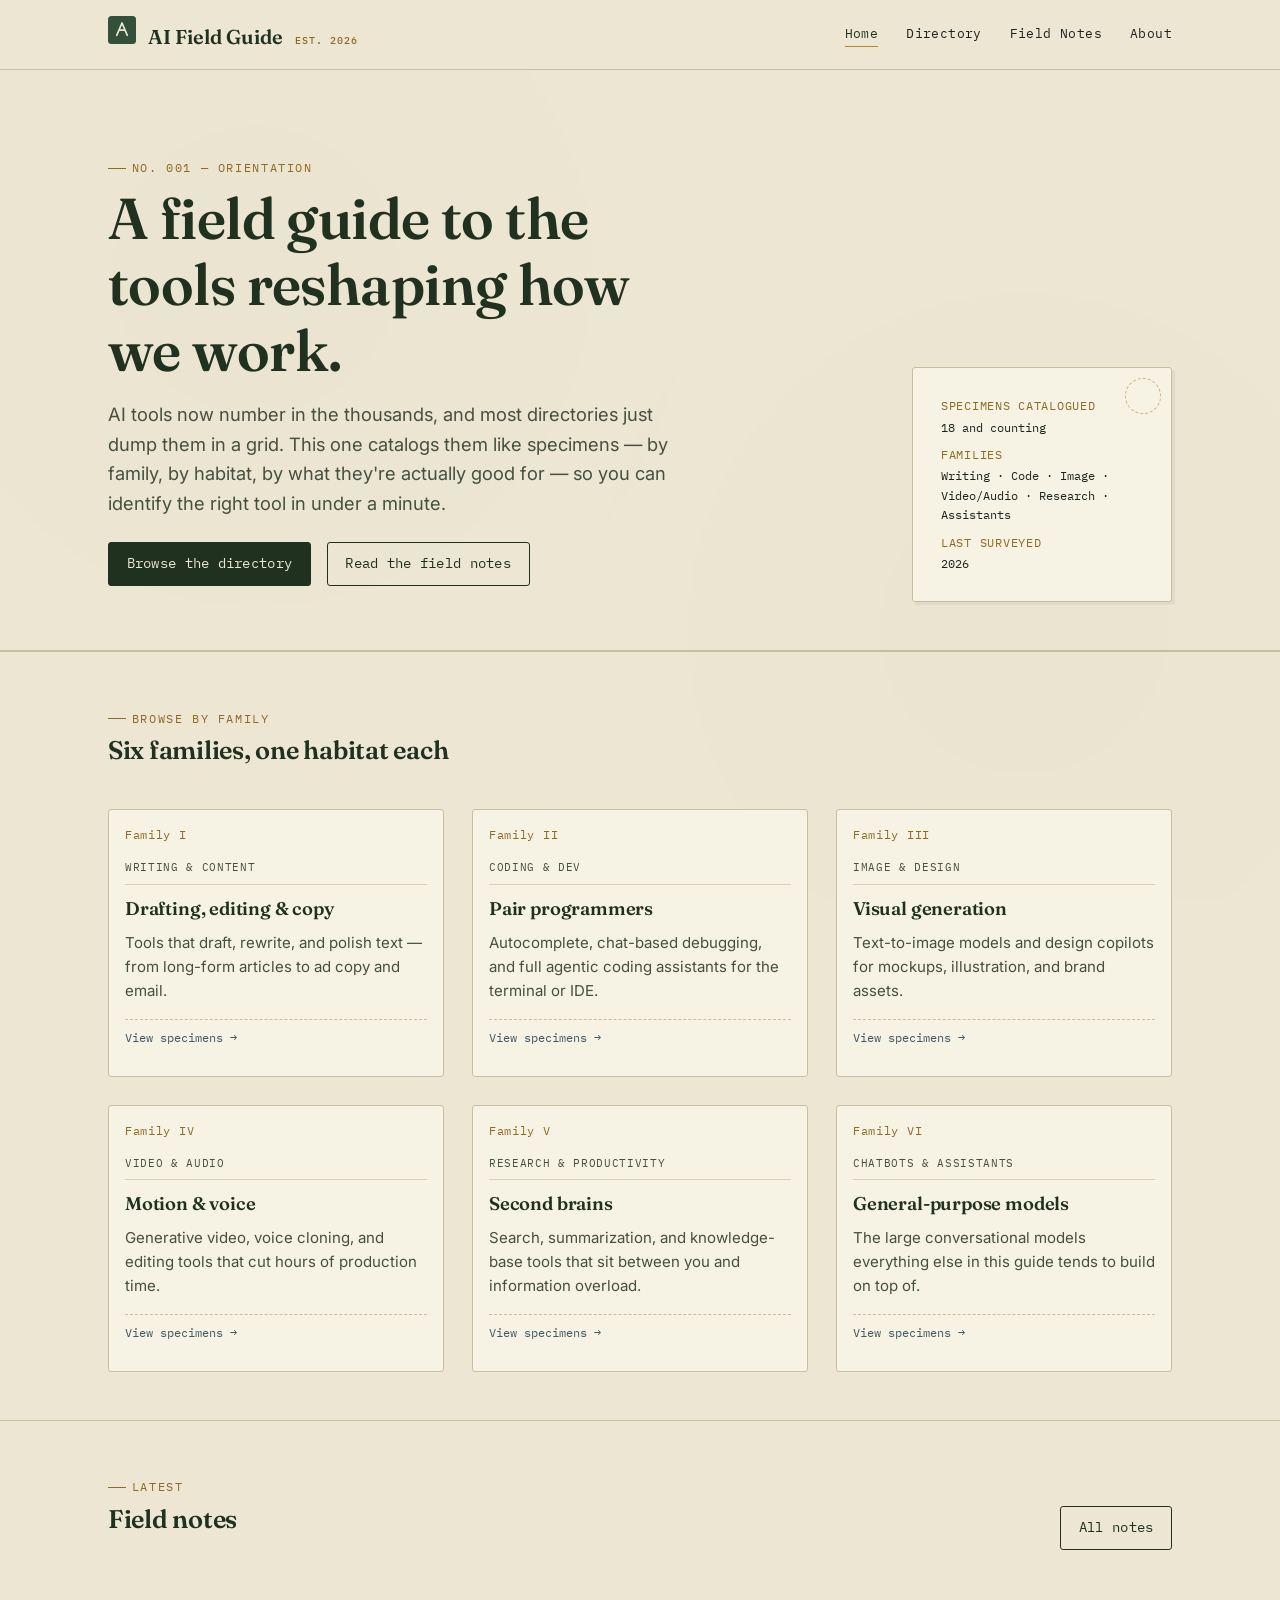
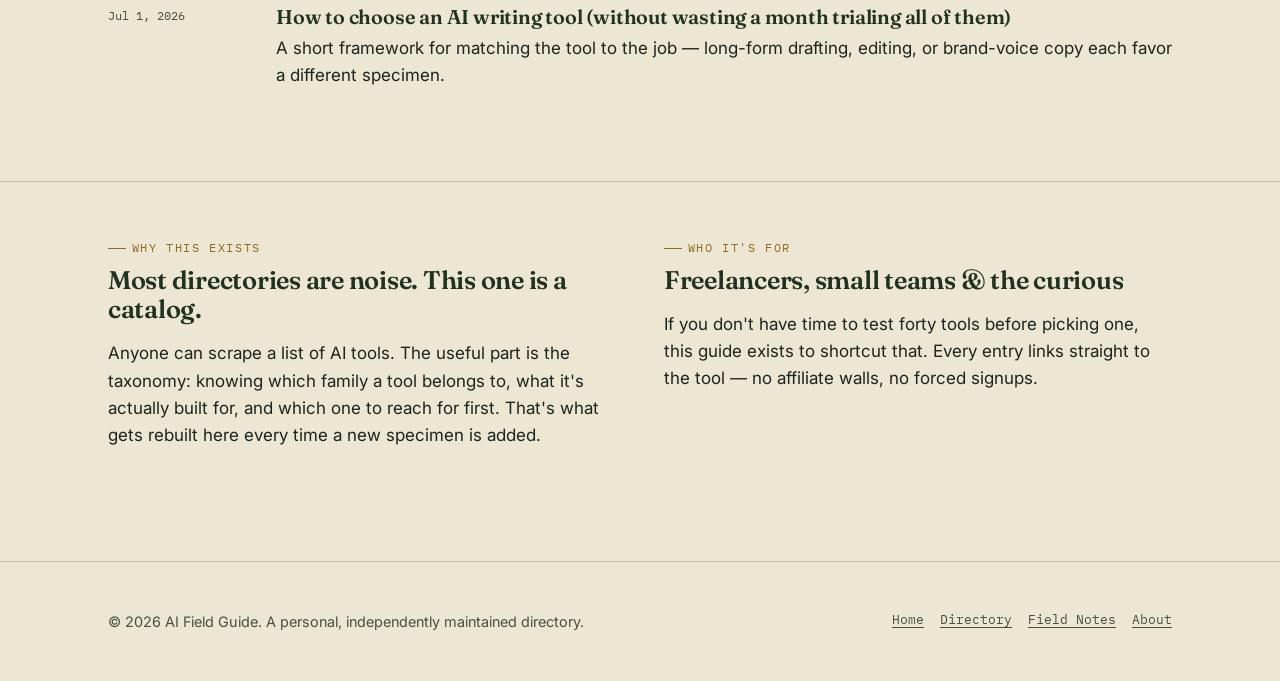
==== index.html @ 1db33ecd "Add files via upload" ====
<!DOCTYPE html>
<html lang="en">
<head>
<meta charset="UTF-8">
<meta name="viewport" content="width=device-width, initial-scale=1.0">
<title>AI Field Guide — A Curated Directory of AI Tools by Category</title>
<meta name="description" content="A hand-curated field guide to AI tools for writing, coding, design, video, audio, and research — organized by category so you can find the right tool fast.">
<link rel="canonical" href="https://YOUR-USERNAME.github.io/ai-field-guide/">

<!-- Open Graph -->
<meta property="og:type" content="website">
<meta property="og:title" content="AI Field Guide — A Curated Directory of AI Tools">
<meta property="og:description" content="Find the right AI tool fast. A hand-curated, category-organized directory covering writing, coding, design, video, audio, and research tools.">
<meta property="og:url" content="https://YOUR-USERNAME.github.io/ai-field-guide/">
<meta property="og:site_name" content="AI Field Guide">
<meta name="twitter:card" content="summary">

<link rel="icon" href="data:image/svg+xml,%3Csvg xmlns='http://www.w3.org/2000/svg' viewBox='0 0 32 32'%3E%3Crect width='32' height='32' rx='4' fill='%2333503B'/%3E%3Cpath d='M10 22 L16 8 L22 22 M12.5 16 H19.5' stroke='%23ECE6D3' stroke-width='2' fill='none' stroke-linecap='round' stroke-linejoin='round'/%3E%3C/svg%3E">

<link rel="preconnect" href="https://fonts.googleapis.com">
<link rel="preconnect" href="https://fonts.gstatic.com" crossorigin>
<link href="https://fonts.googleapis.com/css2?family=Fraunces:opsz,wght@9..144,500;9..144,600&family=Inter:wght@400;500;600&family=IBM+Plex+Mono:wght@400;500&display=swap" rel="stylesheet">
<link rel="stylesheet" href="assets/style.css">

<script type="application/ld+json">
{
  "@context": "https://schema.org",
  "@type": "WebSite",
  "name": "AI Field Guide",
  "url": "https://YOUR-USERNAME.github.io/ai-field-guide/",
  "description": "A curated directory of AI tools organized by category: writing, coding, design, video, audio, and research."
}
</script>
</head>
<body>

<header class="site-header">
  <div class="wrap">
    <a href="index.html" class="brand">
      <svg class="brand-mark" viewBox="0 0 32 32"><rect width="32" height="32" rx="4" fill="#33503B"/><path d="M10 22 L16 8 L22 22 M12.5 16 H19.5" stroke="#ECE6D3" stroke-width="2" fill="none" stroke-linecap="round" stroke-linejoin="round"/></svg>
      AI Field Guide <small>Est. 2026</small>
    </a>
    <button class="nav-toggle" aria-expanded="false" aria-controls="primary-nav" id="navToggle">Menu</button>
    <nav class="primary-nav" id="primary-nav" aria-current="page">
      <a href="index.html" aria-current="page">Home</a>
      <a href="tools.html">Directory</a>
      <a href="blog/index.html">Field Notes</a>
      <a href="about.html">About</a>
    </nav>
  </div>
</header>

<main>
  <section class="hero">
    <div class="wrap hero-grid">
      <div>
        <p class="eyebrow">No. 001 — Orientation</p>
        <h1>A field guide to the tools reshaping how we work.</h1>
        <p class="lede">AI tools now number in the thousands, and most directories just dump them in a grid. This one catalogs them like specimens — by family, by habitat, by what they're actually good for — so you can identify the right tool in under a minute.</p>
        <p style="margin-top: 1.5rem; display:flex; gap:1rem; flex-wrap:wrap;">
          <a href="tools.html" class="btn">Browse the directory</a>
          <a href="blog/index.html" class="btn ghost">Read the field notes</a>
        </p>
      </div>
      <div class="index-card" aria-hidden="true">
        <dl>
          <dt>Specimens catalogued</dt>
          <dd>18 and counting</dd>
          <dt>Families</dt>
          <dd>Writing · Code · Image · Video/Audio · Research · Assistants</dd>
          <dt>Last surveyed</dt>
          <dd>2026</dd>
        </dl>
      </div>
    </div>
  </section>

  <section>
    <div class="wrap">
      <div class="section-head">
        <div>
          <p class="eyebrow">Browse by family</p>
          <h2>Six families, one habitat each</h2>
        </div>
      </div>
      <div class="specimen-grid">
        <div class="specimen">
          <p class="no">Family I</p>
          <p class="family">Writing &amp; content</p>
          <h3>Drafting, editing &amp; copy</h3>
          <p>Tools that draft, rewrite, and polish text — from long-form articles to ad copy and email.</p>
          <a href="tools.html#writing" class="visit">View specimens</a>
        </div>
        <div class="specimen">
          <p class="no">Family II</p>
          <p class="family">Coding &amp; dev</p>
          <h3>Pair programmers</h3>
          <p>Autocomplete, chat-based debugging, and full agentic coding assistants for the terminal or IDE.</p>
          <a href="tools.html#coding" class="visit">View specimens</a>
        </div>
        <div class="specimen">
          <p class="no">Family III</p>
          <p class="family">Image &amp; design</p>
          <h3>Visual generation</h3>
          <p>Text-to-image models and design copilots for mockups, illustration, and brand assets.</p>
          <a href="tools.html#image" class="visit">View specimens</a>
        </div>
        <div class="specimen">
          <p class="no">Family IV</p>
          <p class="family">Video &amp; audio</p>
          <h3>Motion &amp; voice</h3>
          <p>Generative video, voice cloning, and editing tools that cut hours of production time.</p>
          <a href="tools.html#video" class="visit">View specimens</a>
        </div>
        <div class="specimen">
          <p class="no">Family V</p>
          <p class="family">Research &amp; productivity</p>
          <h3>Second brains</h3>
          <p>Search, summarization, and knowledge-base tools that sit between you and information overload.</p>
          <a href="tools.html#research" class="visit">View specimens</a>
        </div>
        <div class="specimen">
          <p class="no">Family VI</p>
          <p class="family">Chatbots &amp; assistants</p>
          <h3>General-purpose models</h3>
          <p>The large conversational models everything else in this guide tends to build on top of.</p>
          <a href="tools.html#assistants" class="visit">View specimens</a>
        </div>
      </div>
    </div>
  </section>

  <section>
    <div class="wrap">
      <div class="section-head">
        <div>
          <p class="eyebrow">Latest</p>
          <h2>Field notes</h2>
        </div>
        <a href="blog/index.html" class="btn ghost">All notes</a>
      </div>
      <div class="notes-list">
        <a class="note-row" href="blog/how-to-choose-an-ai-writing-tool.html">
          <time datetime="2026-07-01">Jul 1, 2026</time>
          <div>
            <h3>How to choose an AI writing tool (without wasting a month trialing all of them)</h3>
            <p>A short framework for matching the tool to the job — long-form drafting, editing, or brand-voice copy each favor a different specimen.</p>
          </div>
        </a>
      </div>
    </div>
  </section>

  <section>
    <div class="wrap two-col">
      <div>
        <p class="eyebrow">Why this exists</p>
        <h2>Most directories are noise. This one is a catalog.</h2>
        <p>Anyone can scrape a list of AI tools. The useful part is the taxonomy: knowing which family a tool belongs to, what it's actually built for, and which one to reach for first. That's what gets rebuilt here every time a new specimen is added.</p>
      </div>
      <div>
        <p class="eyebrow">Who it's for</p>
        <h2>Freelancers, small teams &amp; the curious</h2>
        <p>If you don't have time to test forty tools before picking one, this guide exists to shortcut that. Every entry links straight to the tool — no affiliate walls, no forced signups.</p>
      </div>
    </div>
  </section>
</main>

<footer class="site-footer">
  <div class="wrap footer-grid">
    <div>© 2026 AI Field Guide. A personal, independently maintained directory.</div>
    <nav>
      <a href="index.html">Home</a>
      <a href="tools.html">Directory</a>
      <a href="blog/index.html">Field Notes</a>
      <a href="about.html">About</a>
    </nav>
  </div>
</footer>

<script src="assets/script.js"></script>
</body>
</html>
---- assets/style.css ----
/* ===================================================================
   AI FIELD GUIDE — design system
   A catalog/specimen aesthetic: warm paper ground, forest ink,
   ochre stamps, hairline rules. Built like a naturalist's index,
   not a SaaS landing page.
=================================================================== */

:root {
  /* --- palette --- */
  --paper:      #ECE6D3;   /* warm khaki-paper ground */
  --paper-card: #F6F2E4;   /* lighter card stock */
  --ink:        #1B241D;   /* near-black forest ink, body text */
  --ink-soft:   #46503F;   /* secondary text */
  --forest:     #33503B;   /* deep green — primary accent, headers */
  --forest-dark:#20321F;
  --ochre:      #B8862E;   /* mustard stamp accent */
  --ochre-dark: #8F6A22;
  --slate:      #3E5866;   /* tertiary accent — links */
  --rule:       #C9BE9D;   /* hairline rule / borders */
  --rule-soft:  #DAD2B6;

  /* --- type --- */
  --display: "Fraunces", "Iowan Old Style", Georgia, serif;
  --body:    "Inter", "Helvetica Neue", Arial, sans-serif;
  --mono:    "IBM Plex Mono", "SFMono-Regular", Menlo, monospace;

  /* --- scale --- */
  --space-1: 0.5rem;
  --space-2: 1rem;
  --space-3: 1.75rem;
  --space-4: 3rem;
  --space-5: 5rem;

  --radius: 3px;
}

* { box-sizing: border-box; }

html {
  scroll-behavior: smooth;
}

@media (prefers-reduced-motion: reduce) {
  html { scroll-behavior: auto; }
  * { animation: none !important; transition: none !important; }
}

body {
  margin: 0;
  background: var(--paper);
  color: var(--ink);
  font-family: var(--body);
  font-size: 17px;
  line-height: 1.6;
  -webkit-font-smoothing: antialiased;
}

/* subtle paper grain so the ground doesn't feel flat/digital */
body::before {
  content: "";
  position: fixed;
  inset: 0;
  pointer-events: none;
  z-index: 0;
  opacity: 0.5;
  background-image:
    radial-gradient(circle at 20% 30%, rgba(27,36,29,0.02) 0, transparent 40%),
    radial-gradient(circle at 80% 70%, rgba(27,36,29,0.02) 0, transparent 40%);
}

img { max-width: 100%; display: block; }

a { color: var(--slate); text-decoration-thickness: 1px; text-underline-offset: 3px; }
a:hover { color: var(--forest-dark); }

a:focus-visible,
button:focus-visible,
input:focus-visible,
[tabindex]:focus-visible {
  outline: 2px solid var(--ochre-dark);
  outline-offset: 2px;
}

h1, h2, h3, h4 {
  font-family: var(--display);
  font-weight: 600;
  color: var(--forest-dark);
  margin: 0 0 var(--space-2);
  line-height: 1.15;
  letter-spacing: -0.01em;
}

p { margin: 0 0 var(--space-2); color: var(--ink); }
.lede { font-size: 1.15rem; color: var(--ink-soft); max-width: 62ch; }

.wrap {
  max-width: 1120px;
  margin: 0 auto;
  padding: 0 var(--space-3);
  position: relative;
  z-index: 1;
}

.eyebrow {
  font-family: var(--mono);
  font-size: 0.72rem;
  letter-spacing: 0.14em;
  text-transform: uppercase;
  color: var(--ochre-dark);
  display: inline-flex;
  align-items: center;
  gap: 0.5em;
  margin-bottom: var(--space-1);
}
.eyebrow::before {
  content: "";
  width: 18px;
  height: 1px;
  background: var(--ochre-dark);
  display: inline-block;
}

/* ---------------- header / nav ---------------- */
.site-header {
  border-bottom: 1px solid var(--rule);
  position: sticky;
  top: 0;
  background: var(--paper);
  z-index: 10;
}
.site-header .wrap {
  display: flex;
  align-items: center;
  justify-content: space-between;
  padding-top: var(--space-2);
  padding-bottom: var(--space-2);
}
.brand {
  display: flex;
  align-items: baseline;
  gap: 0.6em;
  font-family: var(--display);
  font-size: 1.25rem;
  font-weight: 600;
  color: var(--forest-dark);
  text-decoration: none;
}
.brand-mark {
  width: 28px; height: 28px;
  flex: none;
}
.brand small {
  font-family: var(--mono);
  font-size: 0.6rem;
  letter-spacing: 0.1em;
  text-transform: uppercase;
  color: var(--ochre-dark);
  font-weight: 500;
}
nav.primary-nav {
  display: flex;
  gap: var(--space-3);
  font-family: var(--mono);
  font-size: 0.82rem;
  letter-spacing: 0.03em;
}
nav.primary-nav a {
  color: var(--ink);
  text-decoration: none;
  padding-bottom: 2px;
  border-bottom: 1px solid transparent;
}
nav.primary-nav a:hover,
nav.primary-nav a[aria-current="page"] {
  color: var(--forest-dark);
  border-bottom-color: var(--ochre);
}
.nav-toggle { display: none; }

@media (max-width: 720px) {
  nav.primary-nav {
    position: fixed;
    inset: 56px 0 0 0;
    background: var(--paper);
    flex-direction: column;
    padding: var(--space-3);
    gap: var(--space-2);
    font-size: 1rem;
    transform: translateY(-8px);
    opacity: 0;
    pointer-events: none;
    transition: opacity 0.18s ease, transform 0.18s ease;
  }
  nav.primary-nav.open {
    opacity: 1;
    transform: translateY(0);
    pointer-events: auto;
  }
  .nav-toggle {
    display: inline-flex;
    background: none;
    border: 1px solid var(--rule);
    border-radius: var(--radius);
    padding: 0.4em 0.6em;
    font-family: var(--mono);
    cursor: pointer;
  }
}

/* ---------------- hero ---------------- */
.hero {
  padding: var(--space-5) 0 var(--space-4);
  border-bottom: 1px solid var(--rule);
}
.hero-grid {
  display: grid;
  grid-template-columns: 1.3fr 1fr;
  gap: var(--space-4);
  align-items: end;
}
.hero h1 {
  font-size: clamp(2.4rem, 5vw, 3.6rem);
  max-width: 14ch;
}
.hero .index-card {
  justify-self: end;
}
@media (max-width: 860px) {
  .hero-grid { grid-template-columns: 1fr; }
  .hero .index-card { justify-self: start; }
}

/* the signature "specimen index card" — used in the hero and as a
   recurring motif (about page, blog byline block) */
.index-card {
  background: var(--paper-card);
  border: 1px solid var(--rule);
  border-radius: var(--radius);
  padding: var(--space-3);
  width: 260px;
  position: relative;
  box-shadow: 3px 3px 0 rgba(27,36,29,0.05);
}
.index-card::after {
  content: "";
  position: absolute;
  top: 10px; right: 10px;
  width: 34px; height: 34px;
  border-radius: 50%;
  border: 1.5px dashed var(--ochre);
  opacity: 0.6;
}
.index-card dl {
  margin: 0;
  font-family: var(--mono);
  font-size: 0.76rem;
}
.index-card dt {
  color: var(--ochre-dark);
  text-transform: uppercase;
  letter-spacing: 0.06em;
  margin-top: var(--space-1);
}
.index-card dt:first-child { margin-top: 0; }
.index-card dd { margin: 0.15em 0 0; color: var(--ink); }

/* ---------------- buttons ---------------- */
.btn {
  display: inline-flex;
  align-items: center;
  gap: 0.5em;
  font-family: var(--mono);
  font-size: 0.85rem;
  letter-spacing: 0.02em;
  padding: 0.75em 1.3em;
  border-radius: var(--radius);
  border: 1px solid var(--forest-dark);
  text-decoration: none;
  color: var(--paper);
  background: var(--forest-dark);
  transition: background 0.15s ease, color 0.15s ease;
}
.btn:hover { background: var(--forest); color: var(--paper); }
.btn.ghost {
  background: transparent;
  color: var(--forest-dark);
}
.btn.ghost:hover { background: var(--forest-dark); color: var(--paper); }

/* ---------------- section scaffolding ---------------- */
section { padding: var(--space-4) 0; }
section + section { border-top: 1px solid var(--rule); }
.section-head {
  display: flex;
  justify-content: space-between;
  align-items: flex-end;
  gap: var(--space-2);
  margin-bottom: var(--space-3);
  flex-wrap: wrap;
}

/* ---------------- specimen (tool) cards ---------------- */
.specimen-grid {
  display: grid;
  grid-template-columns: repeat(3, 1fr);
  gap: var(--space-3);
}
@media (max-width: 900px) { .specimen-grid { grid-template-columns: repeat(2, 1fr); } }
@media (max-width: 620px) { .specimen-grid { grid-template-columns: 1fr; } }

.specimen {
  border: 1px solid var(--rule);
  background: var(--paper-card);
  border-radius: var(--radius);
  padding: var(--space-2) var(--space-2) var(--space-3);
  display: flex;
  flex-direction: column;
  gap: 0.6em;
}
.specimen .no {
  font-family: var(--mono);
  font-size: 0.72rem;
  color: var(--ochre-dark);
  letter-spacing: 0.06em;
}
.specimen h3 { font-size: 1.15rem; margin-bottom: 0.1em; }
.specimen .family {
  font-family: var(--mono);
  font-size: 0.7rem;
  text-transform: uppercase;
  letter-spacing: 0.06em;
  color: var(--ink-soft);
  border-bottom: 1px solid var(--rule-soft);
  padding-bottom: 0.6em;
  margin-bottom: 0.2em;
}
.specimen p { font-size: 0.94rem; color: var(--ink-soft); margin-bottom: 0.4em; flex: 1; }
.specimen .visit {
  font-family: var(--mono);
  font-size: 0.78rem;
  text-decoration: none;
  border-top: 1px dashed var(--rule);
  padding-top: 0.6em;
}
.specimen .visit::after { content: " →"; }

.family-block { padding-top: var(--space-4); scroll-margin-top: 90px; }
.family-block:first-child { padding-top: 0; }
.family-block + .family-block { border-top: 1px solid var(--rule-soft); }
.family-block .section-head h2 { margin-bottom: 0.2em; }
.family-block .section-head p.lede { margin: 0; font-size: 0.98rem; }

/* category filter chips (tools.html) */
.filters {
  display: flex;
  flex-wrap: wrap;
  gap: 0.6em;
  margin-bottom: var(--space-3);
}
.filters button,
.filters a {
  font-family: var(--mono);
  font-size: 0.78rem;
  background: transparent;
  border: 1px solid var(--rule);
  color: var(--ink-soft);
  padding: 0.5em 1em;
  border-radius: 999px;
  cursor: pointer;
  text-decoration: none;
}
.filters button.active,
.filters button:hover,
.filters a:hover {
  border-color: var(--forest-dark);
  color: var(--forest-dark);
  background: rgba(51,80,59,0.06);
}

/* ---------------- field notes (blog) list ---------------- */
.notes-list { display: flex; flex-direction: column; }
.note-row {
  display: grid;
  grid-template-columns: 140px 1fr;
  gap: var(--space-3);
  padding: var(--space-3) 0;
  border-top: 1px solid var(--rule-soft);
  text-decoration: none;
  color: inherit;
}
.note-row:first-child { border-top: none; }
.note-row time {
  font-family: var(--mono);
  font-size: 0.78rem;
  color: var(--ink-soft);
}
.note-row h3 { margin-bottom: 0.3em; }
.note-row:hover h3 { color: var(--slate); }
@media (max-width: 600px) { .note-row { grid-template-columns: 1fr; gap: 0.4em; } }

/* ---------------- article (single post) ---------------- */
article.post { max-width: 68ch; margin: 0 auto; }
article.post .post-meta {
  font-family: var(--mono);
  font-size: 0.78rem;
  color: var(--ink-soft);
  margin-bottom: var(--space-2);
}
article.post h2 { margin-top: var(--space-4); font-size: 1.5rem; }
article.post ul { padding-left: 1.2em; }
article.post li { margin-bottom: 0.4em; }

/* ---------------- footer ---------------- */
.site-footer {
  border-top: 1px solid var(--rule);
  padding: var(--space-4) 0;
  margin-top: var(--space-4);
}
.footer-grid {
  display: flex;
  justify-content: space-between;
  gap: var(--space-3);
  flex-wrap: wrap;
  font-size: 0.9rem;
  color: var(--ink-soft);
}
.footer-grid nav { display: flex; gap: var(--space-2); font-family: var(--mono); font-size: 0.8rem; }
.footer-grid nav a { color: var(--ink-soft); }

/* ---------------- misc utility ---------------- */
.two-col {
  display: grid;
  grid-template-columns: 1fr 1fr;
  gap: var(--space-4);
}
@media (max-width: 760px) { .two-col { grid-template-columns: 1fr; } }

.tag-list { display: flex; flex-wrap: wrap; gap: 0.5em; }
.tag {
  font-family: var(--mono);
  font-size: 0.72rem;
  border: 1px solid var(--rule);
  padding: 0.3em 0.7em;
  border-radius: 999px;
  color: var(--ink-soft);
}
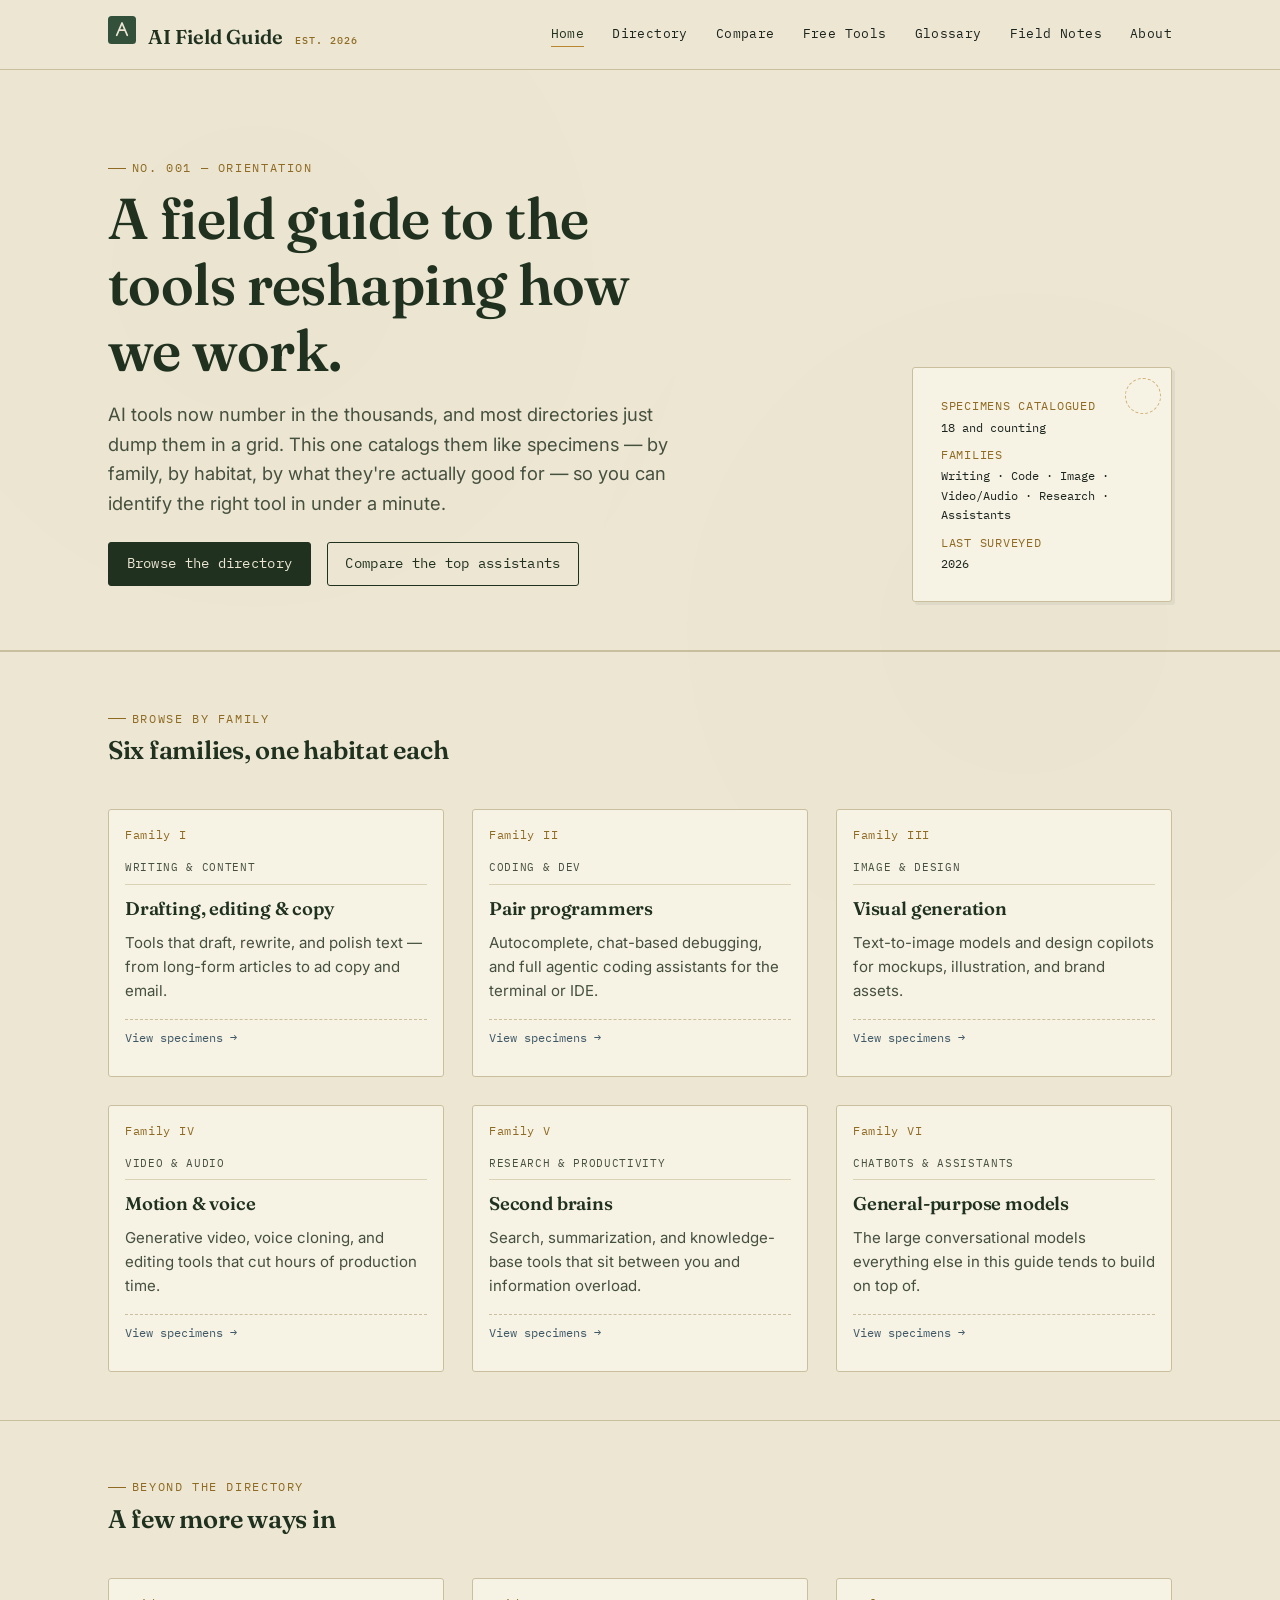
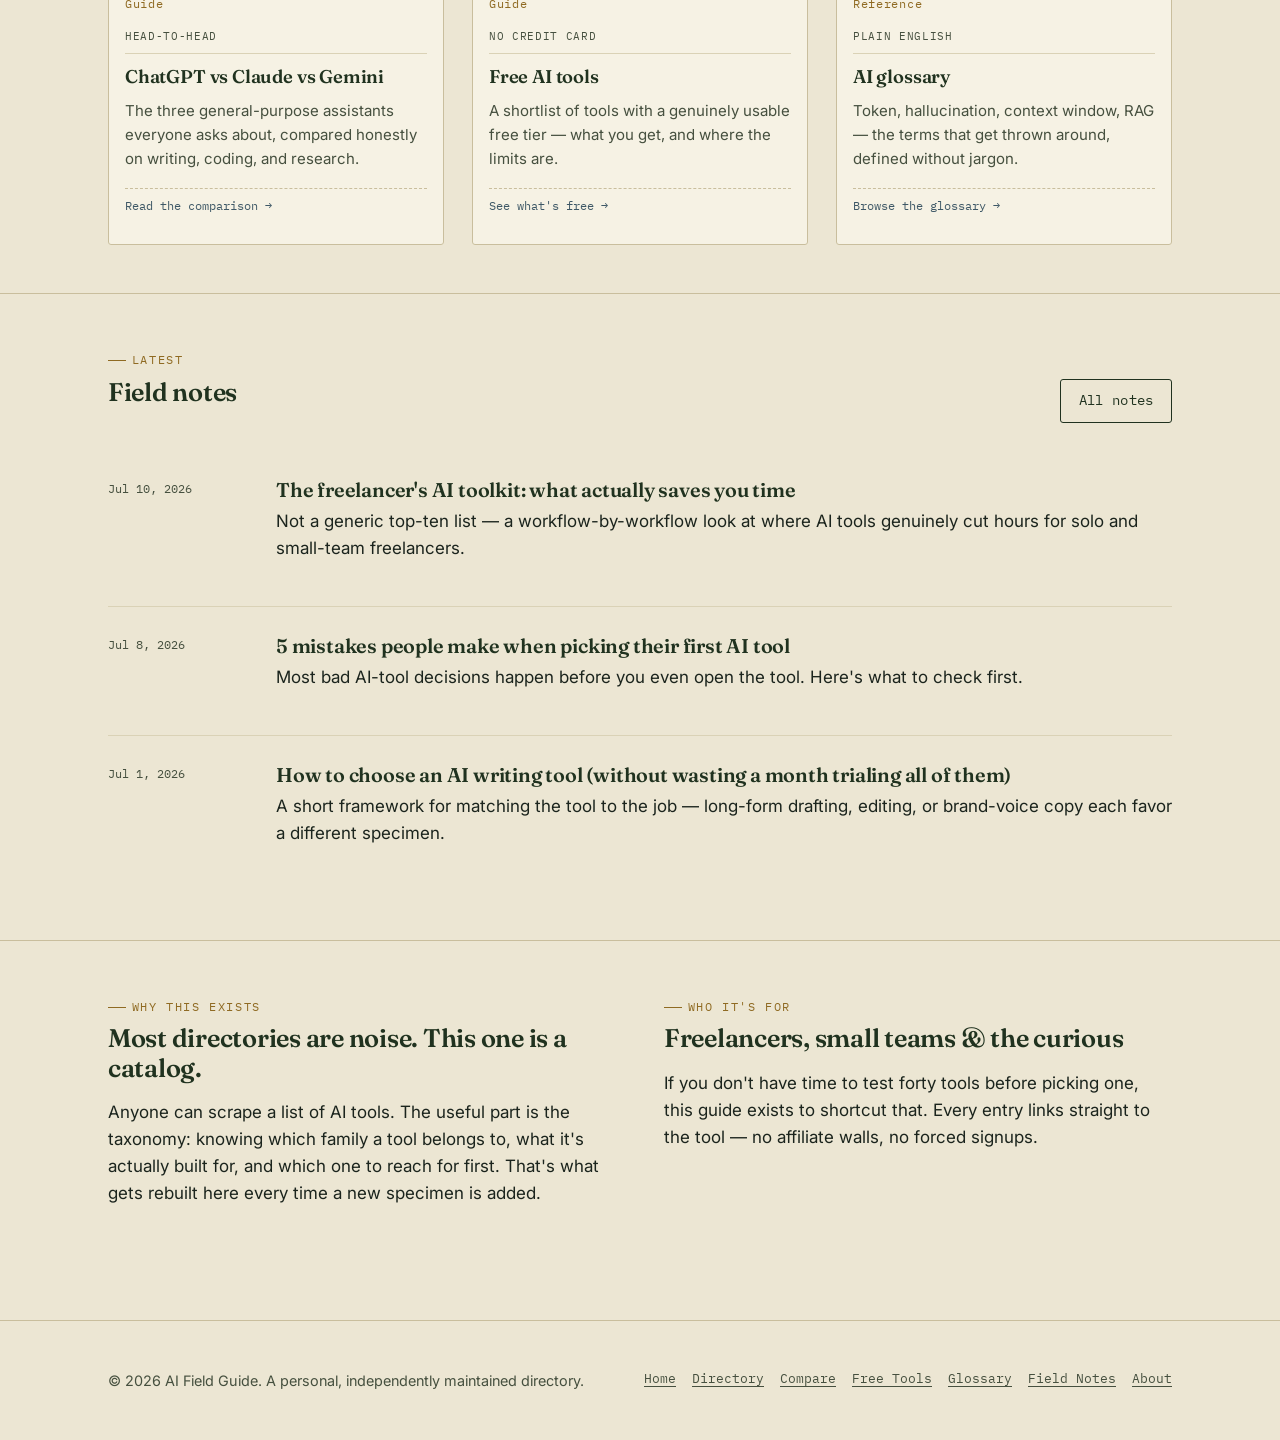
==== commit bb589539: "Update index.html" ====
--- a/index.html
+++ b/index.html
@@ -1,17 +1,18 @@
 <!DOCTYPE html>
 <html lang="en">
 <head>
+<meta name="google-site-verification" content="3PSb0hUfL1qN1_kyQ3ojr72rhk1yVT3vdEPek2yNGVM" />
 <meta charset="UTF-8">
 <meta name="viewport" content="width=device-width, initial-scale=1.0">
 <title>AI Field Guide — A Curated Directory of AI Tools by Category</title>
 <meta name="description" content="A hand-curated field guide to AI tools for writing, coding, design, video, audio, and research — organized by category so you can find the right tool fast.">
-<link rel="canonical" href="https://YOUR-USERNAME.github.io/ai-field-guide/">
+<link rel="canonical" href="https://k45877815-dev.github.io/ai-field-guide/">
 
 <!-- Open Graph -->
 <meta property="og:type" content="website">
 <meta property="og:title" content="AI Field Guide — A Curated Directory of AI Tools">
 <meta property="og:description" content="Find the right AI tool fast. A hand-curated, category-organized directory covering writing, coding, design, video, audio, and research tools.">
-<meta property="og:url" content="https://YOUR-USERNAME.github.io/ai-field-guide/">
+<meta property="og:url" content="https://k45877815-dev.github.io/ai-field-guide/">
 <meta property="og:site_name" content="AI Field Guide">
 <meta name="twitter:card" content="summary">
 
@@ -27,7 +28,7 @@
   "@context": "https://schema.org",
   "@type": "WebSite",
   "name": "AI Field Guide",
-  "url": "https://YOUR-USERNAME.github.io/ai-field-guide/",
+  "url": "https://k45877815-dev.github.io/ai-field-guide/",
   "description": "A curated directory of AI tools organized by category: writing, coding, design, video, audio, and research."
 }
 </script>
@@ -44,6 +45,9 @@
     <nav class="primary-nav" id="primary-nav" aria-current="page">
       <a href="index.html" aria-current="page">Home</a>
       <a href="tools.html">Directory</a>
+      <a href="compare.html">Compare</a>
+      <a href="free-tools.html">Free Tools</a>
+      <a href="glossary.html">Glossary</a>
       <a href="blog/index.html">Field Notes</a>
       <a href="about.html">About</a>
     </nav>
@@ -59,7 +63,7 @@
         <p class="lede">AI tools now number in the thousands, and most directories just dump them in a grid. This one catalogs them like specimens — by family, by habitat, by what they're actually good for — so you can identify the right tool in under a minute.</p>
         <p style="margin-top: 1.5rem; display:flex; gap:1rem; flex-wrap:wrap;">
           <a href="tools.html" class="btn">Browse the directory</a>
-          <a href="blog/index.html" class="btn ghost">Read the field notes</a>
+          <a href="compare.html" class="btn ghost">Compare the top assistants</a>
         </p>
       </div>
       <div class="index-card" aria-hidden="true">
@@ -134,12 +138,60 @@
     <div class="wrap">
       <div class="section-head">
         <div>
+          <p class="eyebrow">Beyond the directory</p>
+          <h2>A few more ways in</h2>
+        </div>
+      </div>
+      <div class="specimen-grid">
+        <div class="specimen">
+          <p class="no">Guide</p>
+          <p class="family">Head-to-head</p>
+          <h3>ChatGPT vs Claude vs Gemini</h3>
+          <p>The three general-purpose assistants everyone asks about, compared honestly on writing, coding, and research.</p>
+          <a href="compare.html" class="visit">Read the comparison</a>
+        </div>
+        <div class="specimen">
+          <p class="no">Guide</p>
+          <p class="family">No credit card</p>
+          <h3>Free AI tools</h3>
+          <p>A shortlist of tools with a genuinely usable free tier — what you get, and where the limits are.</p>
+          <a href="free-tools.html" class="visit">See what's free</a>
+        </div>
+        <div class="specimen">
+          <p class="no">Reference</p>
+          <p class="family">Plain English</p>
+          <h3>AI glossary</h3>
+          <p>Token, hallucination, context window, RAG — the terms that get thrown around, defined without jargon.</p>
+          <a href="glossary.html" class="visit">Browse the glossary</a>
+        </div>
+      </div>
+    </div>
+  </section>
+
+  <section>
+    <div class="wrap">
+      <div class="section-head">
+        <div>
           <p class="eyebrow">Latest</p>
           <h2>Field notes</h2>
         </div>
         <a href="blog/index.html" class="btn ghost">All notes</a>
       </div>
       <div class="notes-list">
+        <a class="note-row" href="blog/best-ai-tools-for-freelancers.html">
+          <time datetime="2026-07-10">Jul 10, 2026</time>
+          <div>
+            <h3>The freelancer's AI toolkit: what actually saves you time</h3>
+            <p>Not a generic top-ten list — a workflow-by-workflow look at where AI tools genuinely cut hours for solo and small-team freelancers.</p>
+          </div>
+        </a>
+        <a class="note-row" href="blog/common-ai-tool-mistakes.html">
+          <time datetime="2026-07-08">Jul 8, 2026</time>
+          <div>
+            <h3>5 mistakes people make when picking their first AI tool</h3>
+            <p>Most bad AI-tool decisions happen before you even open the tool. Here's what to check first.</p>
+          </div>
+        </a>
         <a class="note-row" href="blog/how-to-choose-an-ai-writing-tool.html">
           <time datetime="2026-07-01">Jul 1, 2026</time>
           <div>
@@ -173,6 +225,9 @@
     <nav>
       <a href="index.html">Home</a>
       <a href="tools.html">Directory</a>
+      <a href="compare.html">Compare</a>
+      <a href="free-tools.html">Free Tools</a>
+      <a href="glossary.html">Glossary</a>
       <a href="blog/index.html">Field Notes</a>
       <a href="about.html">About</a>
     </nav>
